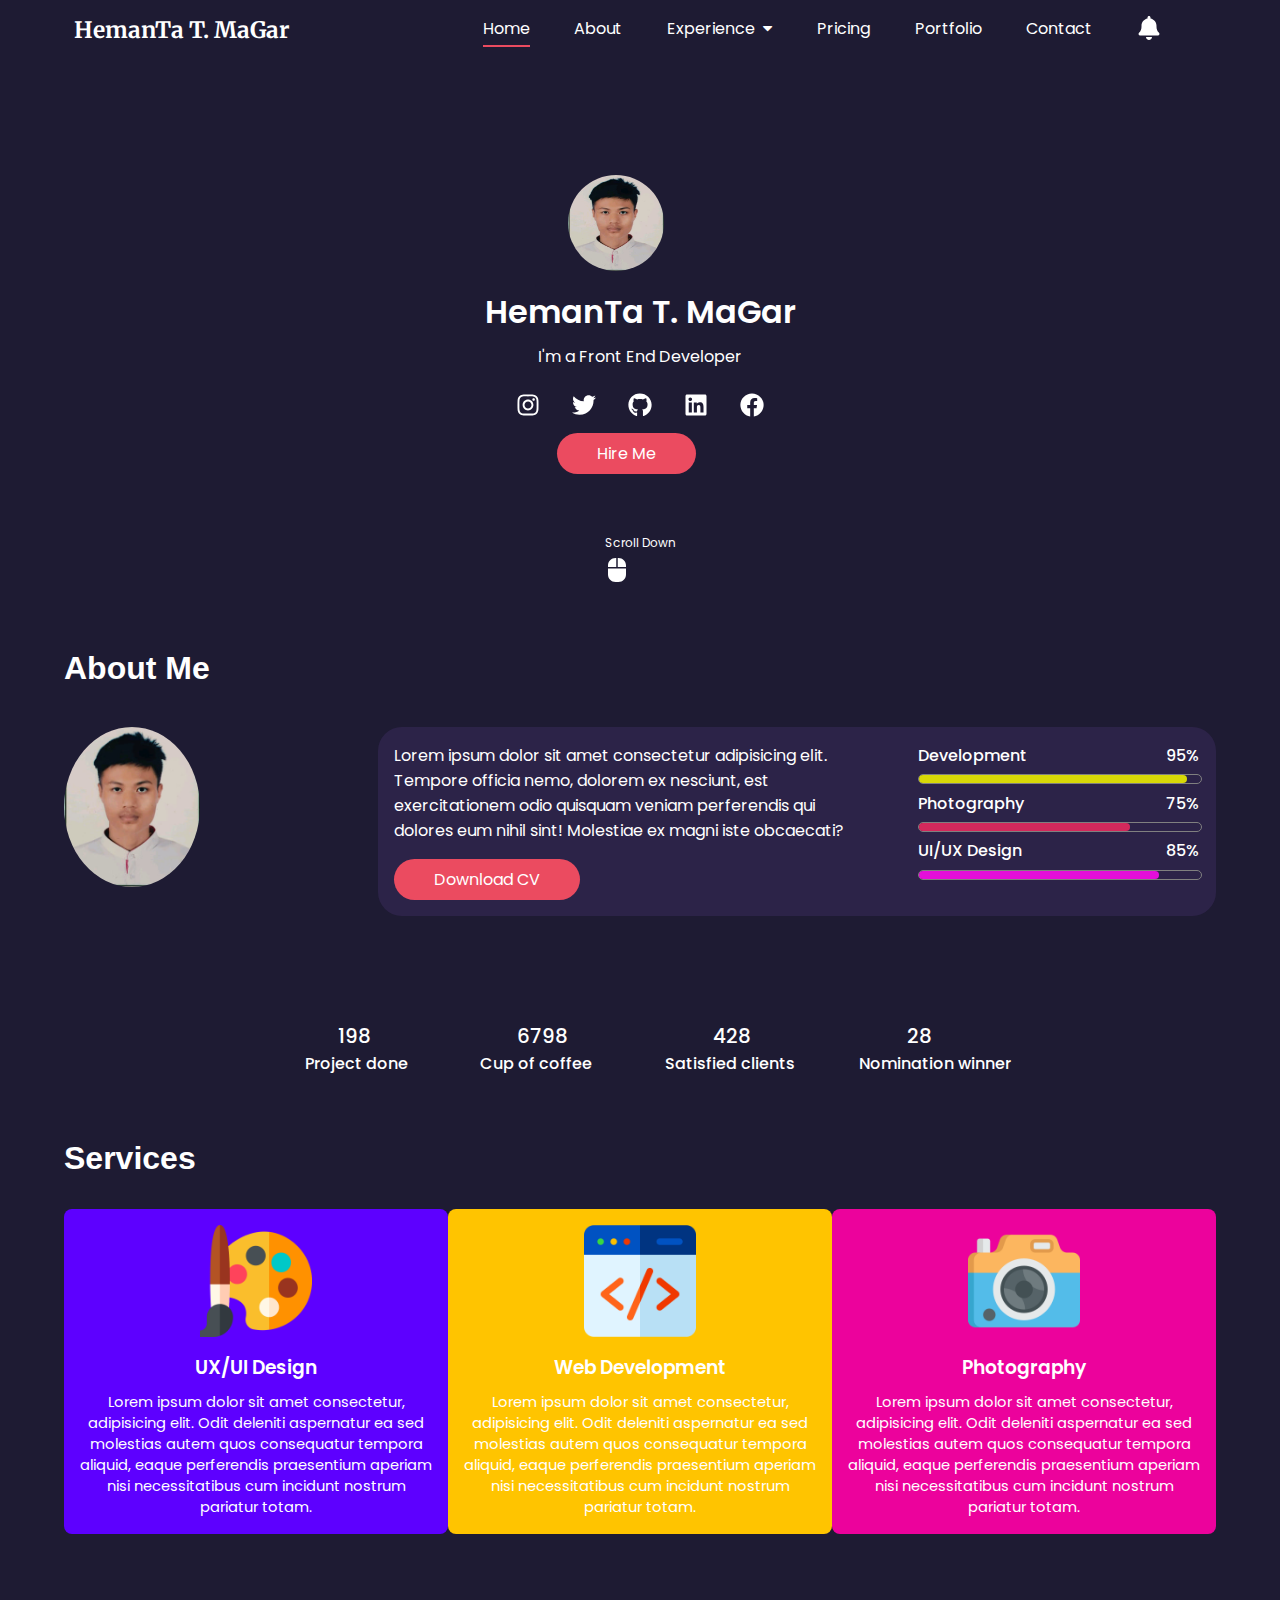
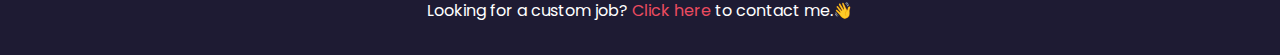
==== index.html @ 43c03879 "This is file from previous classwork" ====
<!DOCTYPE html>
<html>

<head>
    <title>Landing Page</title>
    <link rel="stylesheet" href="style.css">
    <link rel="stylesheet" href="https://cdnjs.cloudflare.com/ajax/libs/font-awesome/4.7.0/css/font-awesome.min.css">
    <link
        href="https://fonts.googleapis.com/css2?family=Merriweather&family=Recursive&family=Roboto:wght@300;400&family=Source+Sans+Pro:wght@700&display=swap"
        rel="stylesheet">
    <link href="https://fonts.googleapis.com/css2?family=Poppins:wght@300;400&family=Recursive&display=swap"
        rel="stylesheet">
    <link rel="stylesheet" href="https://cdnjs.cloudflare.com/ajax/libs/font-awesome/6.1.1/css/all.min.css"
        integrity="sha512-KfkfwYDsLkIlwQp6LFnl8zNdLGxu9YAA1QvwINks4PhcElQSvqcyVLLD9aMhXd13uQjoXtEKNosOWaZqXgel0g=="
        crossorigin="anonymous" referrerpolicy="no-referrer" />
</head>

<body>
    <nav>
        <h3 class="logo">HemanTa T. MaGar</h3>
        <ul class="nav-items">
            <li class="active">Home</li>
            <li>About</li>
            <div class="experience">
                <li onclick="experience()">Experience &nbsp;<i class="fa fa-caret-down"></i></li>
                <div class="about-drop-content">
                    <ul>
                        <li class="web-dev"> <i class="fa fa-user"></i>Web Developer</li>
                        <li> <i class="fa fa-users"></i> UI/UX Designer</li>
                        <li> <i class="fa fa-globe"></i> Front-End Web Developer</li>
                        <li class="web-master"> <i class="fa fa-file"></i> Web Master</li>
                    </ul>
                </div>
            </div>
            <li>Pricing</li>
            <li>Portfolio</li>
            <li>Contact</li>
            <li><svg xmlns="http://www.w3.org/2000/svg" viewBox="0 0 448 512">
                    <!--! Font Awesome Pro 6.1.1 by @fontawesome - https://fontawesome.com License - https://fontawesome.com/license (Commercial License) Copyright 2022 Fonticons, Inc. -->
                    <path
                        d="M256 32V51.2C329 66.03 384 130.6 384 208V226.8C384 273.9 401.3 319.2 432.5 354.4L439.9 362.7C448.3 372.2 450.4 385.6 445.2 397.1C440 408.6 428.6 416 416 416H32C19.4 416 7.971 408.6 2.809 397.1C-2.353 385.6-.2883 372.2 8.084 362.7L15.5 354.4C46.74 319.2 64 273.9 64 226.8V208C64 130.6 118.1 66.03 192 51.2V32C192 14.33 206.3 0 224 0C241.7 0 256 14.33 256 32H256zM224 512C207 512 190.7 505.3 178.7 493.3C166.7 481.3 160 464.1 160 448H288C288 464.1 281.3 481.3 269.3 493.3C257.3 505.3 240.1 512 224 512z" />
                </svg></li>
        </ul>
    </nav>
    <div class="body-content-home">
        <div>
            <img src="/image/profile-pic.jpg" alt="profile picture">
            <h1 class="profile-name">HemanTa T. MaGar</h1>
            <p>I'm a Front End Developer</p>
            <div class="content-center">
                <div class="social-icon">
                    <svg xmlns="http://www.w3.org/2000/svg" viewBox="0 0 448 512">
                        <!--! Font Awesome Pro 6.1.1 by @fontawesome - https://fontawesome.com License - https://fontawesome.com/license (Commercial License) Copyright 2022 Fonticons, Inc. -->
                        <path
                            d="M224.1 141c-63.6 0-114.9 51.3-114.9 114.9s51.3 114.9 114.9 114.9S339 319.5 339 255.9 287.7 141 224.1 141zm0 189.6c-41.1 0-74.7-33.5-74.7-74.7s33.5-74.7 74.7-74.7 74.7 33.5 74.7 74.7-33.6 74.7-74.7 74.7zm146.4-194.3c0 14.9-12 26.8-26.8 26.8-14.9 0-26.8-12-26.8-26.8s12-26.8 26.8-26.8 26.8 12 26.8 26.8zm76.1 27.2c-1.7-35.9-9.9-67.7-36.2-93.9-26.2-26.2-58-34.4-93.9-36.2-37-2.1-147.9-2.1-184.9 0-35.8 1.7-67.6 9.9-93.9 36.1s-34.4 58-36.2 93.9c-2.1 37-2.1 147.9 0 184.9 1.7 35.9 9.9 67.7 36.2 93.9s58 34.4 93.9 36.2c37 2.1 147.9 2.1 184.9 0 35.9-1.7 67.7-9.9 93.9-36.2 26.2-26.2 34.4-58 36.2-93.9 2.1-37 2.1-147.8 0-184.8zM398.8 388c-7.8 19.6-22.9 34.7-42.6 42.6-29.5 11.7-99.5 9-132.1 9s-102.7 2.6-132.1-9c-19.6-7.8-34.7-22.9-42.6-42.6-11.7-29.5-9-99.5-9-132.1s-2.6-102.7 9-132.1c7.8-19.6 22.9-34.7 42.6-42.6 29.5-11.7 99.5-9 132.1-9s102.7-2.6 132.1 9c19.6 7.8 34.7 22.9 42.6 42.6 11.7 29.5 9 99.5 9 132.1s2.7 102.7-9 132.1z" />
                    </svg>
                    <svg xmlns="http://www.w3.org/2000/svg" viewBox="0 0 512 512">
                        <!--! Font Awesome Pro 6.1.1 by @fontawesome - https://fontawesome.com License - https://fontawesome.com/license (Commercial License) Copyright 2022 Fonticons, Inc. -->
                        <path
                            d="M459.37 151.716c.325 4.548.325 9.097.325 13.645 0 138.72-105.583 298.558-298.558 298.558-59.452 0-114.68-17.219-161.137-47.106 8.447.974 16.568 1.299 25.34 1.299 49.055 0 94.213-16.568 130.274-44.832-46.132-.975-84.792-31.188-98.112-72.772 6.498.974 12.995 1.624 19.818 1.624 9.421 0 18.843-1.3 27.614-3.573-48.081-9.747-84.143-51.98-84.143-102.985v-1.299c13.969 7.797 30.214 12.67 47.431 13.319-28.264-18.843-46.781-51.005-46.781-87.391 0-19.492 5.197-37.36 14.294-52.954 51.655 63.675 129.3 105.258 216.365 109.807-1.624-7.797-2.599-15.918-2.599-24.04 0-57.828 46.782-104.934 104.934-104.934 30.213 0 57.502 12.67 76.67 33.137 23.715-4.548 46.456-13.32 66.599-25.34-7.798 24.366-24.366 44.833-46.132 57.827 21.117-2.273 41.584-8.122 60.426-16.243-14.292 20.791-32.161 39.308-52.628 54.253z" />
                    </svg>
                    <svg xmlns="http://www.w3.org/2000/svg" viewBox="0 0 496 512">
                        <!--! Font Awesome Pro 6.1.1 by @fontawesome - https://fontawesome.com License - https://fontawesome.com/license (Commercial License) Copyright 2022 Fonticons, Inc. -->
                        <path
                            d="M165.9 397.4c0 2-2.3 3.6-5.2 3.6-3.3.3-5.6-1.3-5.6-3.6 0-2 2.3-3.6 5.2-3.6 3-.3 5.6 1.3 5.6 3.6zm-31.1-4.5c-.7 2 1.3 4.3 4.3 4.9 2.6 1 5.6 0 6.2-2s-1.3-4.3-4.3-5.2c-2.6-.7-5.5.3-6.2 2.3zm44.2-1.7c-2.9.7-4.9 2.6-4.6 4.9.3 2 2.9 3.3 5.9 2.6 2.9-.7 4.9-2.6 4.6-4.6-.3-1.9-3-3.2-5.9-2.9zM244.8 8C106.1 8 0 113.3 0 252c0 110.9 69.8 205.8 169.5 239.2 12.8 2.3 17.3-5.6 17.3-12.1 0-6.2-.3-40.4-.3-61.4 0 0-70 15-84.7-29.8 0 0-11.4-29.1-27.8-36.6 0 0-22.9-15.7 1.6-15.4 0 0 24.9 2 38.6 25.8 21.9 38.6 58.6 27.5 72.9 20.9 2.3-16 8.8-27.1 16-33.7-55.9-6.2-112.3-14.3-112.3-110.5 0-27.5 7.6-41.3 23.6-58.9-2.6-6.5-11.1-33.3 2.6-67.9 20.9-6.5 69 27 69 27 20-5.6 41.5-8.5 62.8-8.5s42.8 2.9 62.8 8.5c0 0 48.1-33.6 69-27 13.7 34.7 5.2 61.4 2.6 67.9 16 17.7 25.8 31.5 25.8 58.9 0 96.5-58.9 104.2-114.8 110.5 9.2 7.9 17 22.9 17 46.4 0 33.7-.3 75.4-.3 83.6 0 6.5 4.6 14.4 17.3 12.1C428.2 457.8 496 362.9 496 252 496 113.3 383.5 8 244.8 8zM97.2 352.9c-1.3 1-1 3.3.7 5.2 1.6 1.6 3.9 2.3 5.2 1 1.3-1 1-3.3-.7-5.2-1.6-1.6-3.9-2.3-5.2-1zm-10.8-8.1c-.7 1.3.3 2.9 2.3 3.9 1.6 1 3.6.7 4.3-.7.7-1.3-.3-2.9-2.3-3.9-2-.6-3.6-.3-4.3.7zm32.4 35.6c-1.6 1.3-1 4.3 1.3 6.2 2.3 2.3 5.2 2.6 6.5 1 1.3-1.3.7-4.3-1.3-6.2-2.2-2.3-5.2-2.6-6.5-1zm-11.4-14.7c-1.6 1-1.6 3.6 0 5.9 1.6 2.3 4.3 3.3 5.6 2.3 1.6-1.3 1.6-3.9 0-6.2-1.4-2.3-4-3.3-5.6-2z" />
                    </svg>
                    <svg xmlns="http://www.w3.org/2000/svg" viewBox="0 0 448 512">
                        <!--! Font Awesome Pro 6.1.1 by @fontawesome - https://fontawesome.com License - https://fontawesome.com/license (Commercial License) Copyright 2022 Fonticons, Inc. -->
                        <path
                            d="M416 32H31.9C14.3 32 0 46.5 0 64.3v383.4C0 465.5 14.3 480 31.9 480H416c17.6 0 32-14.5 32-32.3V64.3c0-17.8-14.4-32.3-32-32.3zM135.4 416H69V202.2h66.5V416zm-33.2-243c-21.3 0-38.5-17.3-38.5-38.5S80.9 96 102.2 96c21.2 0 38.5 17.3 38.5 38.5 0 21.3-17.2 38.5-38.5 38.5zm282.1 243h-66.4V312c0-24.8-.5-56.7-34.5-56.7-34.6 0-39.9 27-39.9 54.9V416h-66.4V202.2h63.7v29.2h.9c8.9-16.8 30.6-34.5 62.9-34.5 67.2 0 79.7 44.3 79.7 101.9V416z" />
                    </svg>
                    <svg xmlns="http://www.w3.org/2000/svg" viewBox="0 0 512 512">
                        <!--! Font Awesome Pro 6.1.1 by @fontawesome - https://fontawesome.com License - https://fontawesome.com/license (Commercial License) Copyright 2022 Fonticons, Inc. -->
                        <path
                            d="M504 256C504 119 393 8 256 8S8 119 8 256c0 123.78 90.69 226.38 209.25 245V327.69h-63V256h63v-54.64c0-62.15 37-96.48 93.67-96.48 27.14 0 55.52 4.84 55.52 4.84v61h-31.28c-30.8 0-40.41 19.12-40.41 38.73V256h68.78l-11 71.69h-57.78V501C413.31 482.38 504 379.78 504 256z" />
                    </svg>
                </div>
                <button class="hire-btn">Hire Me</button>
            </div>
            <p class="scroll-txt">Scroll Down</p>
            <svg class="mouse-icon" xmlns="http://www.w3.org/2000/svg" viewBox="0 0 384 512">
                <!--! Font Awesome Pro 6.1.1 by @fontawesome - https://fontawesome.com License - https://fontawesome.com/license (Commercial License) Copyright 2022 Fonticons, Inc. -->
                <path
                    d="M0 352c0 88.38 71.63 160 160 160h64c88.38 0 160-71.63 160-160V224H0V352zM176 0H160C71.63 0 0 71.62 0 160v32h176V0zM224 0h-16v192H384V160C384 71.62 312.4 0 224 0z" />
            </svg>
        </div>
    </div>
    <div class="index-about-section">
        <h1 class="about-me-txt">About Me</h1>
        <div class="index-about-1">
            <img src="/image/profile-pic.jpg" alt="profile picture">
            <div class="index-about-1-1">
                <div class="index-about-2">
                    <p>Lorem ipsum dolor sit amet consectetur adipisicing elit. Tempore officia nemo, dolorem ex
                        nesciunt, est exercitationem odio quisquam veniam perferendis qui dolores eum nihil sint!
                        Molestiae ex magni iste obcaecati?</p>
                    <button class="hire-btn no-margin">Download CV</button>
                </div>
                <div class="index-about-bar">
                    <div class="index-bar">
                        <h3>Development</h3>
                        <h3>95%</h3>
                    </div>
                    <div class="index-bar-1">
                        <div class="index-bar-1-show"></div>
                    </div>
                    <div class="index-bar">
                        <h3>Photography</h3>
                        <h3>75%</h3>
                    </div>
                    <div class="index-bar-1">
                        <div class="index-bar-2-show"></div>
                    </div>
                    <div class="index-bar">
                        <h3>UI/UX Design</h3>
                        <h3>85%</h3>
                    </div>
                    <div class="index-bar-1">
                        <div class="index-bar-3-show"></div>
                    </div>
                </div>
            </div>
        </div>
    </div>
    <div class="index-status-container">
        <div class="index-status-1">
            <i class="fas fa-thumbs-up"></i>
            <i class="fas fa-mug-hot"></i>
            <i class="fas fa-users"></i>
            <i class="fas fa-trophy"></i>
        </div>
        <div class="index-status-1">
            <h3>198</h3>
            <h3>6798</h3>
            <h3>428 &nbsp;</h3>
            <h3>28 &nbsp;</h3>
        </div>
        <div class="index-status-1">
            <p>&nbsp;&nbsp;&nbsp;&nbsp;&nbsp;&nbsp;&nbsp;&nbsp;&nbsp;&nbsp;&nbsp;&nbsp;Project done</p>
            <p>&nbsp;&nbsp;Cup of coffee</p>
            <p>&nbsp;&nbsp;Satisfied clients</p>
            <p>Nomination winner&nbsp;&nbsp;&nbsp;</p>
        </div>
    </div>
    <div class="index-about-section">
        <h1 class="about-me-txt">Services</h1>
        <div class="index-services-section">
            <div class="services-box sb1">
                <div>
                    <img src="/image/paint.png" alt="paint image">
                    <h3>UX/UI Design</h3>
                    <p>Lorem ipsum dolor sit amet consectetur, adipisicing elit. Odit deleniti aspernatur ea sed
                        molestias autem quos consequatur tempora aliquid, eaque perferendis praesentium aperiam nisi
                        necessitatibus cum incidunt nostrum pariatur totam.</p>
                </div>
            </div>
            <div class="services-box sb2">
                <div>
                    <img src="/image/webdev.png" alt="web development image">
                    <h3>Web Development</h3>
                    <p>Lorem ipsum dolor sit amet consectetur, adipisicing elit. Odit deleniti aspernatur ea sed
                        molestias autem quos consequatur tempora aliquid, eaque perferendis praesentium aperiam nisi
                        necessitatibus cum incidunt nostrum pariatur totam.</p>
                </div>
            </div>
            <div class="services-box sb3">
                <div>
                    <img src="/image/camera.png" alt="camera image">
                    <h3>Photography</h3>
                    <p>Lorem ipsum dolor sit amet consectetur, adipisicing elit. Odit deleniti aspernatur ea sed
                        molestias autem quos consequatur tempora aliquid, eaque perferendis praesentium aperiam nisi
                        necessitatibus cum incidunt nostrum pariatur totam.</p>
                </div>
            </div>
        </div>
    </div>
    <p class="foot-p">Looking for a custom job? <span><a href="#">Click here</a></span> to contact me.👋 </p>
    <script src="/script.js"></script>
</body>

</html>
---- style.css ----
* {
    margin: 0;
    padding: 0;
}

body {
    background: #1e1b33;
}

.logo {
    font-family: 'Merriweather';
    font-size: 17pt;
}

.logo,
ul li {
    color: #fff;
}

nav ul li:hover,
nav ul svg:hover {
    cursor: pointer;
    color: #eb4b60d0;
    fill: #eb4b60;
    transition: 200ms;
}

nav,
nav ul {
    display: flex;
}

nav {
    justify-content: space-around;
    margin-top: 1em;
}

nav ul {
    list-style: none;
    width: 60%;
    justify-content: space-evenly;
    font-family: 'poppins';
}

.active {
    border-bottom: 2px solid #eb4b60;
}

nav ul svg {
    height: 1.5em;
    width: 1.5em;
    fill: #fff;
}

.body-content-home {
    display: flex;
    justify-content: center;
}

.body-content-home img {
    width: 6em;
    height: 6em;
    border-radius: 50%;
    position: relative;
    left: 27%;
}

.profile-name {
    color: #fff;
    font-family: 'poppins';
    font-weight: 600;
}

.body-content-home div:first-child {
    margin-top: 8em;
}

.body-content-home div:first-child h1 {
    margin-top: 0.4em;
}

.body-content-home div:first-child p:nth-child(3) {
    color: #fff;
    text-align: center;
    font-family: 'poppins';
    margin-top: .5em;
}

.social-icon svg {
    height: 1.5em;
    width: 1.5em;
    fill: #fff;
}

div:first-child .social-icon {
    margin: 0;
    margin-top: 1.5em;
    display: flex;
    justify-content: space-evenly;
}

.social-icon svg:hover {
    fill: #d8dcdbb1;
}

.hire-btn {
    background-color: #eb4b60;
    font-family: 'poppins';
    font-size: 12pt;
    color: #fff;
    padding: 0.5em 2.5em;
    border-radius: 2em;
    margin-top: 1em;
    margin-left: 4.5em;
    border: none;
}

.hire-btn:hover {
    background: #e47281;
    transition: 250ms;
    cursor: pointer;
}

.content-center {
    display: block;
    justify-content: center;
}

.mouse-icon {
    fill: #fff;
    height: 1.5em;
    width: 1.5em;
    margin-left: 7.5em;
}

.scroll-txt {
    margin-top: 5em;
    color: #fff;
    font-family: 'poppins';
    font-size: 9pt;
    text-align: center;
    margin-bottom: .5em;
}

.about-me-txt {
    color: #fff;
    font-family: 'arial';
    font-weight: 600;
}

.index-about-section {
    margin: 4em;
}

.index-about-1 {
    display: flex;
    justify-content: space-between;
    margin-top: 2.5em;
}

.index-about-1 img {
    border-radius: 50%;
    width: auto;
    height: 10em;

}

.index-about-1-1 {
    background: #31264fc5;
    display: flex;
    justify-content: space-between;
    padding: 1em;
    height: max-content;
    width: 70%;
    color: #fff;
    font-family: 'poppins';
    font-size: 12pt;
    border-radius: 1.5em;
}

.index-about-1-1 div:nth-child(2) h3 {
    font-size: 12pt;
    font-weight: 500;
}

.index-about-1-1 .index-about-2 {
    width: 60%;
}

.index-about-1-1 .index-about-bar {
    width: 35%;
}

.index-bar {
    display: flex;
    justify-content: space-between;
}

.no-margin {
    margin-left: 0;
}

.index-bar-1 {
    width: 100%;
    height: .5em;
    border: 1px solid gray;
    border-radius: 2em;
    margin-top: .4em;
    margin-bottom: .4em;
}

.index-bar-1-show {
    height: 100%;
    width: 95%;
    background: rgb(216, 216, 7);
    border-radius: 2em;
}

.index-bar-2-show {
    height: 100%;
    width: 75%;
    background: rgb(211, 41, 92);
    border-radius: 2em;
}

.index-bar-3-show {
    height: 100%;
    width: 85%;
    background: rgb(228, 14, 217);
    border-radius: 2em;
}
.index-status-1 svg{
    height: 1.5em;
    width: 1.5em;
    fill: #fff;
}
.about-drop-content{
    color: #fff;
    background: #22a7b6a2;
    width: max-content;
    font-family: 'poppins';
    font-size: 12pt;
    border-radius: .5em;
    line-height: 2;
    position: absolute;
    top: 2em;
    left: 17.5em;
    display: none !important;
  }
  .about-drop-content ul{
      display: inline-block;
  }
  .about-drop-content ul li {
    list-style: none;
    width: 15em;
    padding: .1em .7em;
  }
  .about-drop-content ul li:hover {
    background-color: #e9e0e0e7;
    color: #1e1b33;
    cursor: pointer;
  }
  .about-drop-content ul li .fa {
    height: 1em;
    width: 1em;
    fill: #fff
  }
  .show{
     display: block !important;
  }
  .nav-items{
      position: relative;
  }
  .web-dev:hover{
      border-top-left-radius: .5em;
      border-top-right-radius: .5em;
  }
  .web-master:hover{
      border-bottom-left-radius: .5em;
      border-bottom-right-radius: .5em;
  }
  /* .experience{
      width: max-content;
  }
  .experience:hover .about-drop-content{
      visibility: visible;
  }
  .experience:hover .about-drop-content ul{
      display: block;
  } */
  .index-status-container{
    justify-content: space-evenly;
    margin: auto;
    width: 70%;
  }
  .index-status-1{
      color: #fff;
      display: flex;
      justify-content: space-evenly;
      font-size: 20pt;
  }
  .index-status-1 h3{
      font-size: 15pt;
      font-family: 'poppins';
      font-weight: 500;
      margin-top: .5em;
  }
  .index-status-1 p{
      font-size: 12pt;
      font-family: 'poppins';
      font-weight: 500;
  }
  .services-box{
      height: max-content;
      width: 23em;
      background: white;
      border-radius: .5em;
      display: flex;
      text-align: center;
  }
  .index-services-section{
      display: flex;
      justify-content: space-evenly;
      color: #fff;
      font-family: 'poppins';
      margin-top: 2em;
  }
  .index-about-section .sb1{
      background: #5d00ff;
      padding: 1em;
  }
  .index-about-section .sb2{
    background: #ffc400;
    padding: 1em;
}
.index-about-section .sb3{
    background: #ff00a6ea;
    padding: 1em;
}
.sb1 img, .sb2 img, .sb3 img{
    height: 7em;
    width: auto;
}
.sb1 h3, .sb2 h3, .sb3 h3{
    font-weight: 600;
    margin: .5em 0;
}
.sb1 p, .sb2 p, .sb3 p{
    font-size: 11pt;
}
.foot-p{
    color: #fff;
    font-family: 'poppins';
    text-align: center;
    margin-bottom: 2em;
}
.foot-p span a{
    color: #eb4b60;
    text-decoration: none;
}
.foot-p span a:hover{
    cursor: pointer;
    text-decoration: underline;
}
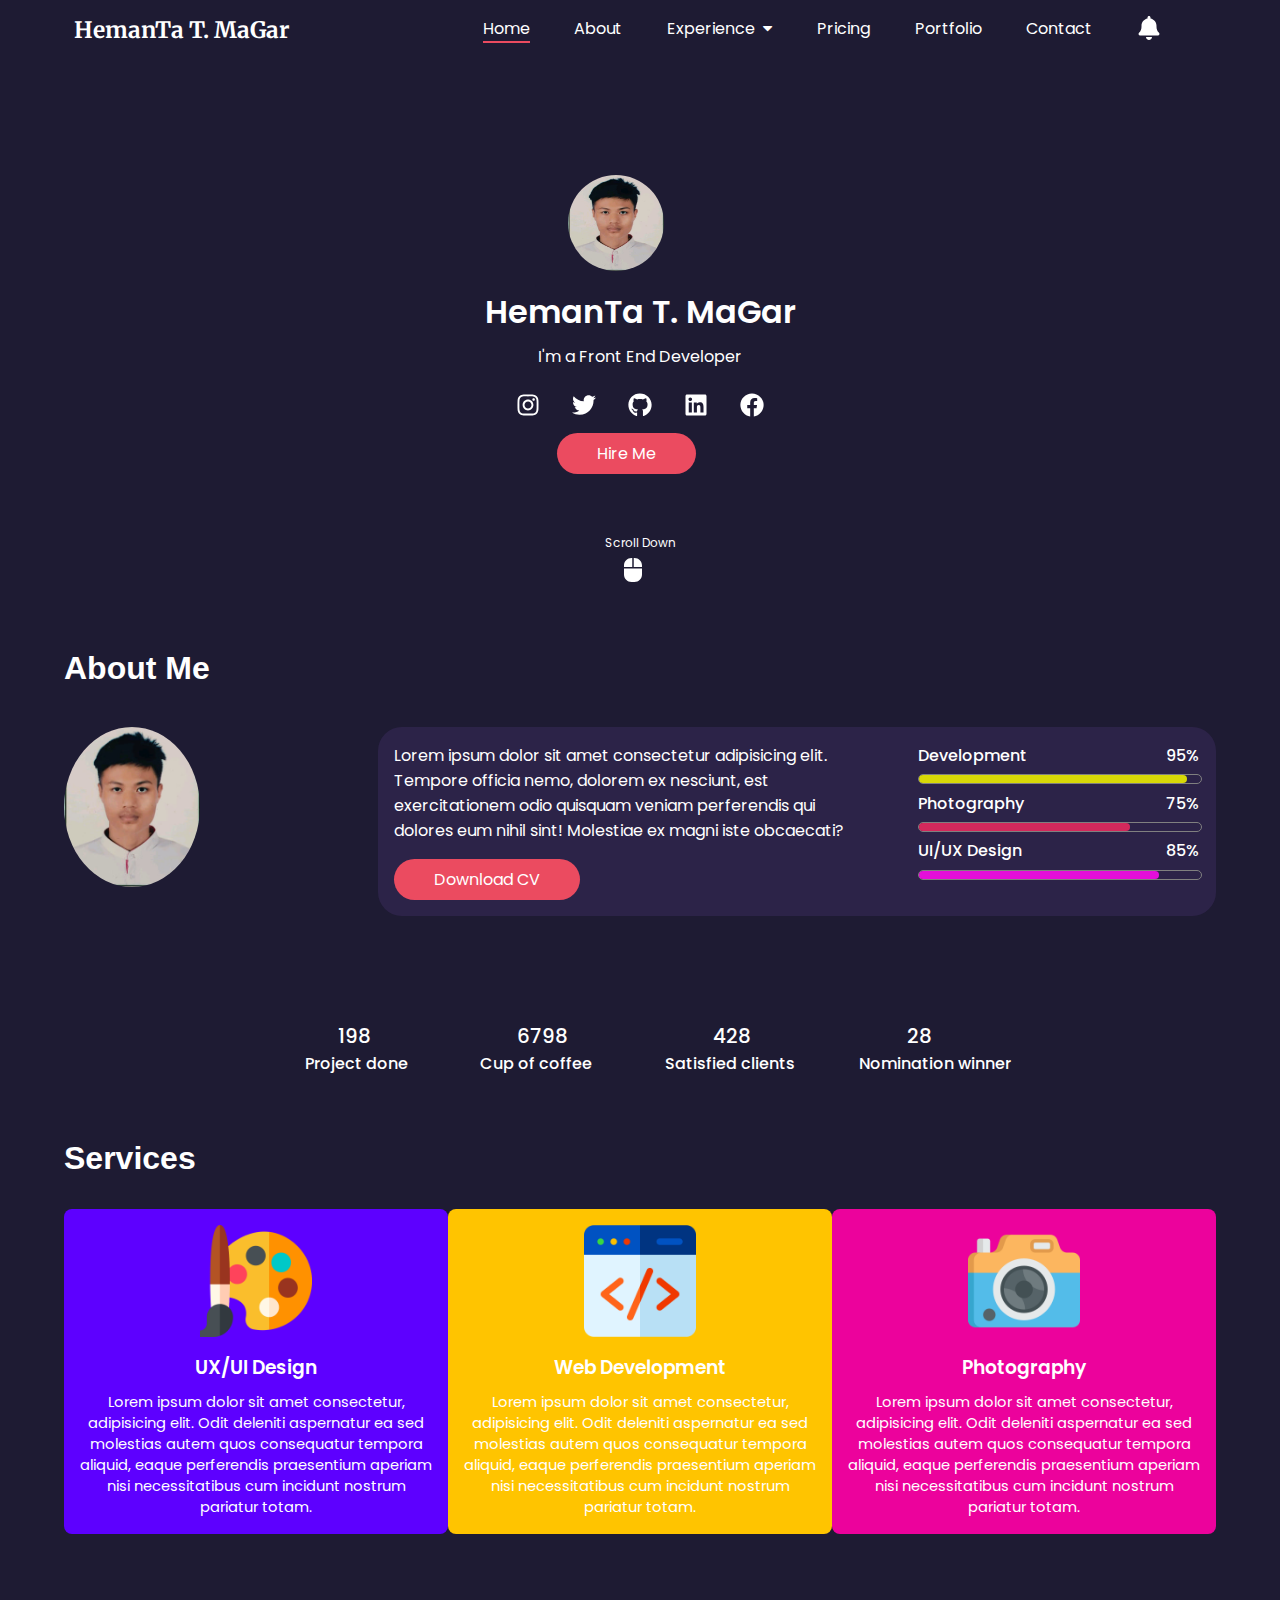
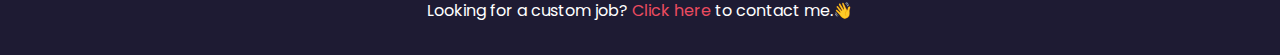
==== commit c1c12825: "M1-W2-D4-Classwork Files" ====
--- a/index.html
+++ b/index.html
@@ -19,27 +19,27 @@
     <nav>
         <h3 class="logo">HemanTa T. MaGar</h3>
         <ul class="nav-items">
-            <li class="active">Home</li>
+            <a href="/index.html"><li class="active">Home</li></a>
             <li>About</li>
             <div class="experience">
-                <li onclick="experience()">Experience &nbsp;<i class="fa fa-caret-down"></i></li>
+                <a href=""><li onclick="experience()">Experience &nbsp;<i class="fa fa-caret-down"></i></li></a>
                 <div class="about-drop-content">
                     <ul>
-                        <li class="web-dev"> <i class="fa fa-user"></i>Web Developer</li>
-                        <li> <i class="fa fa-users"></i> UI/UX Designer</li>
-                        <li> <i class="fa fa-globe"></i> Front-End Web Developer</li>
-                        <li class="web-master"> <i class="fa fa-file"></i> Web Master</li>
+                        <a href=""><li class="web-dev"> <i class="fa fa-user"></i>Web Developer</li>
+                        <a href=""><li> <i class="fa fa-users"></i> UI/UX Designer</li></a>
+                        <a href=""><li> <i class="fa fa-globe"></i> Front-End Web Developer</li></a>
+                        <a href=""><li class="web-master"> <i class="fa fa-file"></i> Web Master</li></a>
                     </ul>
                 </div>
             </div>
-            <li>Pricing</li>
-            <li>Portfolio</li>
-            <li>Contact</li>
-            <li><svg xmlns="http://www.w3.org/2000/svg" viewBox="0 0 448 512">
+            <a href="/pricing.html"><li>Pricing</li></a>
+            <a href=""><li>Portfolio</li></a>
+            <a href=""><li>Contact</li></a>
+            <li><a href=""><svg xmlns="http://www.w3.org/2000/svg" viewBox="0 0 448 512">
                     <!--! Font Awesome Pro 6.1.1 by @fontawesome - https://fontawesome.com License - https://fontawesome.com/license (Commercial License) Copyright 2022 Fonticons, Inc. -->
                     <path
                         d="M256 32V51.2C329 66.03 384 130.6 384 208V226.8C384 273.9 401.3 319.2 432.5 354.4L439.9 362.7C448.3 372.2 450.4 385.6 445.2 397.1C440 408.6 428.6 416 416 416H32C19.4 416 7.971 408.6 2.809 397.1C-2.353 385.6-.2883 372.2 8.084 362.7L15.5 354.4C46.74 319.2 64 273.9 64 226.8V208C64 130.6 118.1 66.03 192 51.2V32C192 14.33 206.3 0 224 0C241.7 0 256 14.33 256 32H256zM224 512C207 512 190.7 505.3 178.7 493.3C166.7 481.3 160 464.1 160 448H288C288 464.1 281.3 481.3 269.3 493.3C257.3 505.3 240.1 512 224 512z" />
-                </svg></li>
+                </svg></a></li>
         </ul>
     </nav>
     <div class="body-content-home">
--- a/style.css
+++ b/style.css
@@ -8,7 +8,7 @@
 }
 
 .logo {
-    font-family: 'Merriweather';
+    font-family: 'Merriweather', sans-serif;
     font-size: 17pt;
 }
 
@@ -39,7 +39,10 @@
     list-style: none;
     width: 60%;
     justify-content: space-evenly;
-    font-family: 'poppins';
+    font-family: 'poppins', sans-serif;
+}
+nav ul a{
+    text-decoration: none;
 }
 
 .active {
@@ -67,7 +70,7 @@
 
 .profile-name {
     color: #fff;
-    font-family: 'poppins';
+    font-family: 'poppins', sans-serif;
     font-weight: 600;
 }
 
@@ -82,7 +85,7 @@
 .body-content-home div:first-child p:nth-child(3) {
     color: #fff;
     text-align: center;
-    font-family: 'poppins';
+    font-family: 'poppins', sans-serif;
     margin-top: .5em;
 }
 
@@ -105,7 +108,7 @@
 
 .hire-btn {
     background-color: #eb4b60;
-    font-family: 'poppins';
+    font-family: 'poppins', sans-serif;
     font-size: 12pt;
     color: #fff;
     padding: 0.5em 2.5em;
@@ -130,13 +133,13 @@
     fill: #fff;
     height: 1.5em;
     width: 1.5em;
-    margin-left: 7.5em;
+    margin-left: 8.5em;
 }
 
 .scroll-txt {
     margin-top: 5em;
     color: #fff;
-    font-family: 'poppins';
+    font-family: 'poppins', sans-serif;
     font-size: 9pt;
     text-align: center;
     margin-bottom: .5em;
@@ -173,7 +176,7 @@
     height: max-content;
     width: 70%;
     color: #fff;
-    font-family: 'poppins';
+    font-family: 'poppins', sans-serif;
     font-size: 12pt;
     border-radius: 1.5em;
 }
@@ -238,7 +241,7 @@
     color: #fff;
     background: #22a7b6a2;
     width: max-content;
-    font-family: 'poppins';
+    font-family: 'poppins', sans-serif;
     font-size: 12pt;
     border-radius: .5em;
     line-height: 2;
@@ -301,13 +304,13 @@
   }
   .index-status-1 h3{
       font-size: 15pt;
-      font-family: 'poppins';
+      font-family: 'poppins', sans-serif;
       font-weight: 500;
       margin-top: .5em;
   }
   .index-status-1 p{
       font-size: 12pt;
-      font-family: 'poppins';
+      font-family: 'poppins', sans-serif;
       font-weight: 500;
   }
   .services-box{
@@ -322,7 +325,7 @@
       display: flex;
       justify-content: space-evenly;
       color: #fff;
-      font-family: 'poppins';
+      font-family: 'poppins', sans-serif;
       margin-top: 2em;
   }
   .index-about-section .sb1{
@@ -350,7 +353,7 @@
 }
 .foot-p{
     color: #fff;
-    font-family: 'poppins';
+    font-family: 'poppins', sans-serif;
     text-align: center;
     margin-bottom: 2em;
 }
@@ -361,4 +364,135 @@
 .foot-p span a:hover{
     cursor: pointer;
     text-decoration: underline;
+}
+.pricing-box{
+    height: max-content;
+    width: 23em;
+    background: white;
+    border-radius: .5em;
+    display: flex;
+    text-align: center;
+}
+.index-about-section .pp1{
+    background: #55038484;
+    padding: 1em;
+}
+.index-about-section .pp2{
+  background: #55038484;
+  padding: 3em 0;
+  /* height: 26em;
+  align-items: center; */
+  border-radius: 1.5em;
+}
+.index-about-section .pp3{
+  background: #55038484;
+  padding: 1em;
+}
+.pp1 img, .pp2 img, .pp3 img{
+    height: 7em;
+    width: auto;
+}
+.pp1 h3, .pp2 h3, .pp3 h3{
+    font-weight: 600;
+    margin: .5em 0;
+}
+.pp1 p, .pp2 p, .pp3 p{
+    font-size: 11pt;
+    font-family: 'Poppins', sans-serif;
+}
+.pricing-feature{
+    font-weight: 600;
+    margin-top: .5em;
+}
+.pricing-dollar{
+    margin-top: .5em;
+}
+.pricing-dollar span{
+    font-size: 30pt;
+    font-weight: 500;
+    font-family:'Segoe UI', Tahoma, Geneva, Verdana, sans-serif
+}
+.index-pricing-section{
+    display: flex;
+    align-items: center;
+    color: #fff;
+    font-family: 'poppins', sans-serif;
+    margin-top: 2em;
+}
+.pricing-btn{
+    font-size: 12pt;
+    font-weight: 600;
+    padding: .5em 1.8em;
+    background: #eb4b60;
+    color: #fff;
+    border-radius: 2em;
+    border: 2px solid transparent;
+    margin-top: 1em;
+}
+.pricing-btn:hover{
+    background: #eb4b60e0;
+}
+.experience-status{
+    display: flex;
+    justify-content: space-around;
+    color: #fff;
+    font-family: 'poppins';
+}
+.experience-status .pricing-box{
+    width: 50%;
+    margin: 1em;
+}
+.experience-status .pricing-box .pricing-box-content span{
+    display: inline-block;
+    height: 100%;
+    width: .2em;
+    background: #eb4b60;
+}
+.experience-status .pricing-box .pricing-box-content{
+    display: flex;
+}
+.experience-status .pricing-box .pricing-box-content span .fas{
+    color: #eb4b60;
+    margin-left: -.43em;
+    display: block;
+}
+.exp-1{
+    margin-top: .1em;
+    margin-bottom: 9em;
+}
+.exp-2{
+    margin-bottom: 9em;
+}
+.experience-details{
+    margin-left: 1em;
+    display: block !important;
+}
+.experience-details-1, .experience-details-2{
+    display: block !important;
+    text-align: left;
+    margin-bottom: 2em;
+}
+.experience-details-1 h1, .experience-details-2 h1, .experience-details-3 h1{
+    font-size: 14pt;
+    font-weight: 600;
+    margin: .5em 0;
+}
+.experience-details-1 p, .experience-details-2 p, .experience-details-2 p{
+    font-weight: 300;
+    font-size: 10pt;
+}
+.experience-details-3{
+    display: block !important;
+    text-align: left;
+}
+.review-margin{
+    margin-top: -6em;
+}
+.pricing-foot{
+    background: #55038484;
+    padding: 1em;
+    width: 65%;
+    margin: 1em auto;
+    border-radius: 1em;
+    color: #fff;
 }